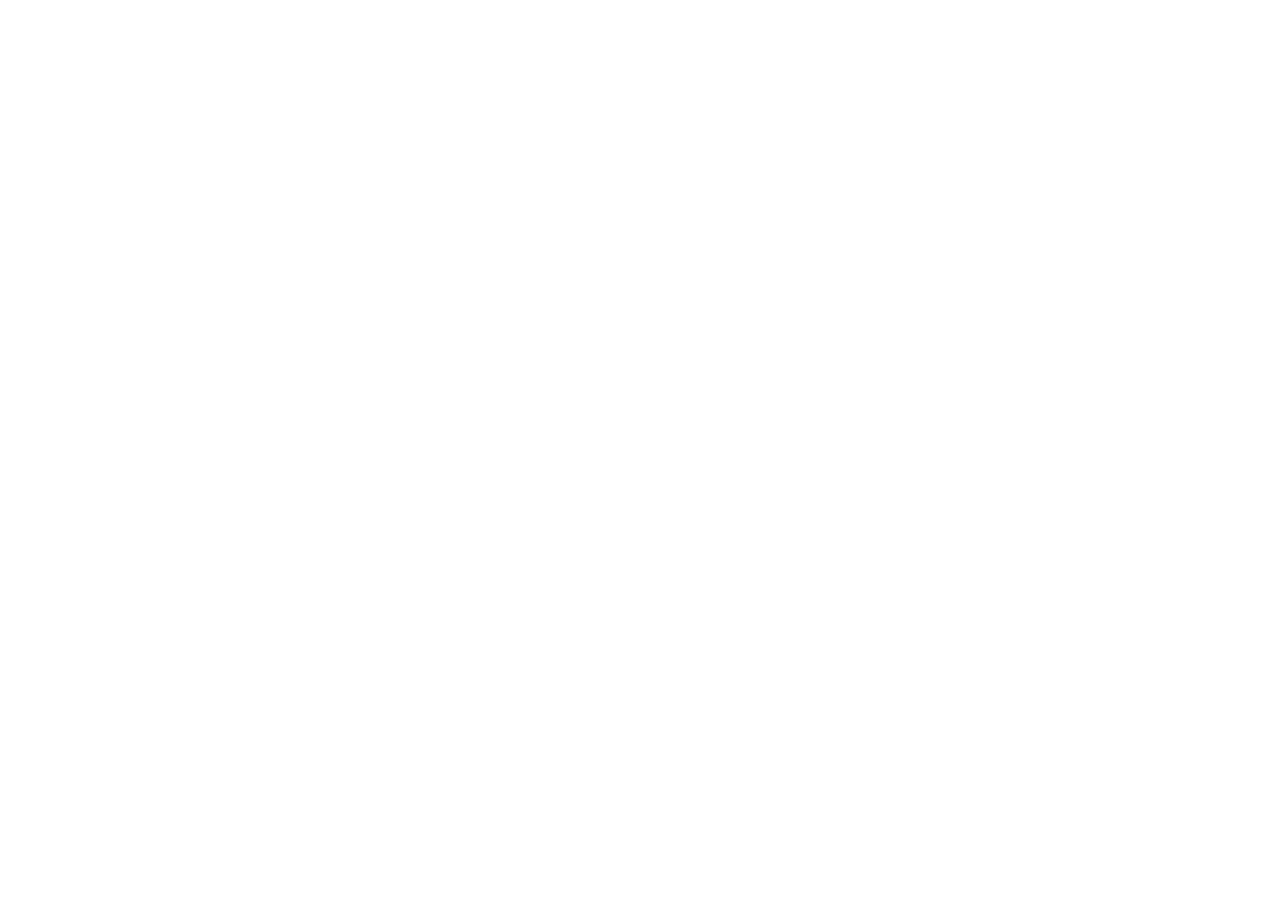
==== index.html @ 15790f58 "create project" ====
<!DOCTYPE html>
<html lang="en">
<head>
    <meta charset="UTF-8">
    <meta name="viewport" content="width=device-width, initial-scale=1.0">
    <title>Crappo</title>
    <link rel="preconnect" href="https://fonts.googleapis.com">
<link rel="preconnect" href="https://fonts.gstatic.com" crossorigin>
<link href="https://fonts.googleapis.com/css2?family=Open+Sans:ital,wght@0,400;0,500;1,300&family=Rubik:ital,wght@0,400;0,500;1,700&display=swap" rel="stylesheet">
    <link rel="preconnect" href="https://cdnjs.cloudflare.com/ajax/libs/normalize/8.0.1/normalize.min.css">
    <link rel="stylesheet" href="css/style.css">
</head>
<body>
    
</body>
</html>
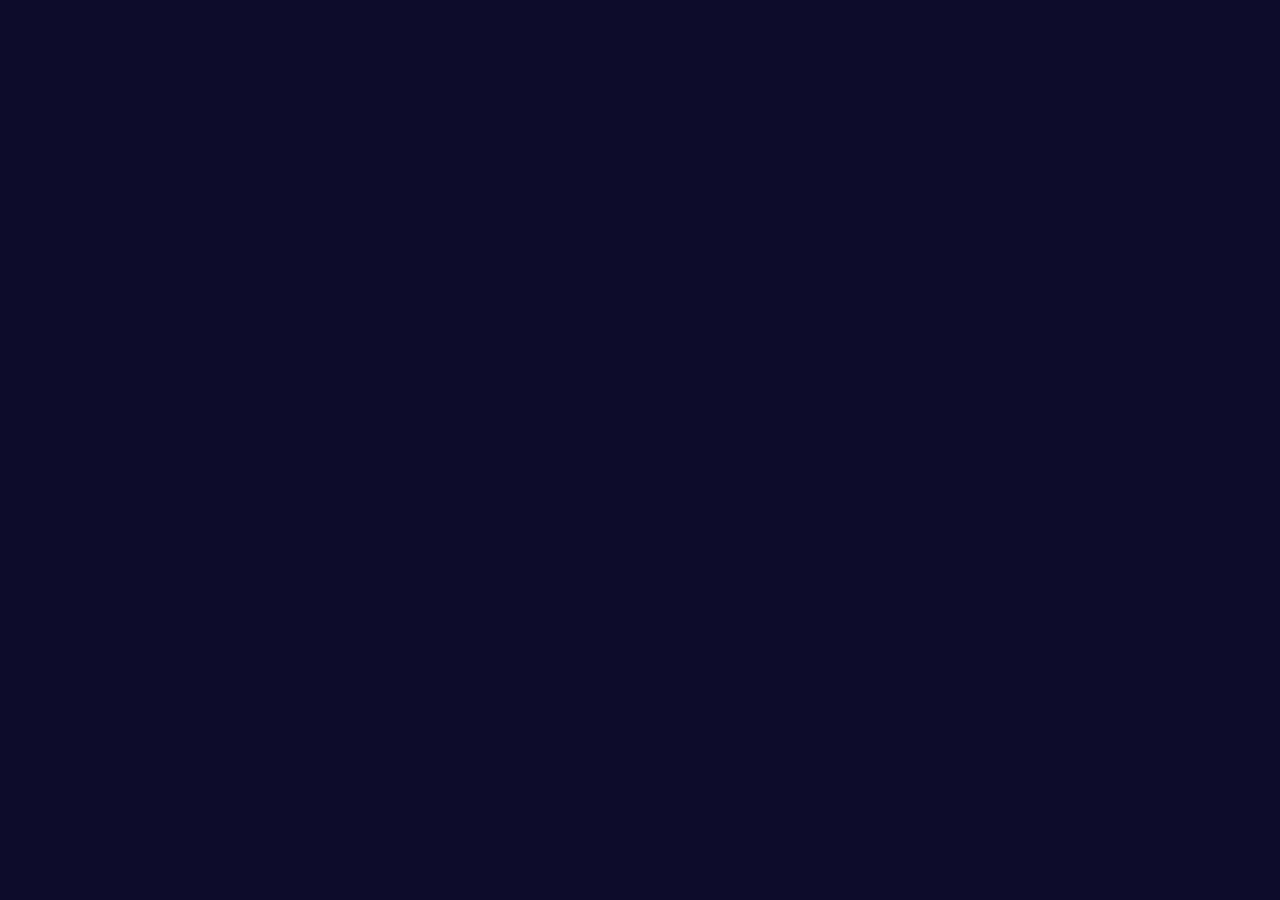
==== commit e2f2acf9: "ff" ====
--- a/index.html
+++ b/index.html
@@ -1,16 +1,16 @@
 <!DOCTYPE html>
 <html lang="en">
-<head>
-    <meta charset="UTF-8">
-    <meta name="viewport" content="width=device-width, initial-scale=1.0">
+  <head>
+    <meta charset="UTF-8" />
+    <meta name="viewport" content="width=device-width, initial-scale=1.0" />
     <title>Crappo</title>
-    <link rel="preconnect" href="https://fonts.googleapis.com">
-<link rel="preconnect" href="https://fonts.gstatic.com" crossorigin>
-<link href="https://fonts.googleapis.com/css2?family=Open+Sans:ital,wght@0,400;0,500;1,300&family=Rubik:ital,wght@0,400;0,500;1,700&display=swap" rel="stylesheet">
-    <link rel="preconnect" href="https://cdnjs.cloudflare.com/ajax/libs/normalize/8.0.1/normalize.min.css">
-    <link rel="stylesheet" href="css/style.css">
-</head>
-<body>
+    <link
+      rel="stylesheet"
+      href="https://cdnjs.cloudflare.com/ajax/libs/normalize/8.0.1/normalize.min.css"
+    />
+    <link rel="stylesheet" href="css/style.css" />
+  </head>
+  <body>
     
-</body>
-</html>+  </body>
+</html>
--- a/css/style.css
+++ b/css/style.css
@@ -0,0 +1,15 @@
+:root {
+  --dark: #0d0d2b;
+  --white: #fff;
+  --blue: #3671e9;
+  --purple: #2b076e;
+}
+
+body {
+  background-color: var(--dark);
+  color: var(--white);
+  font-size: 100px;
+  font-family: "Open Sans", sans-serif;
+  font-family: "Rubik", sans-serif;
+  font-weight: normal;
+}
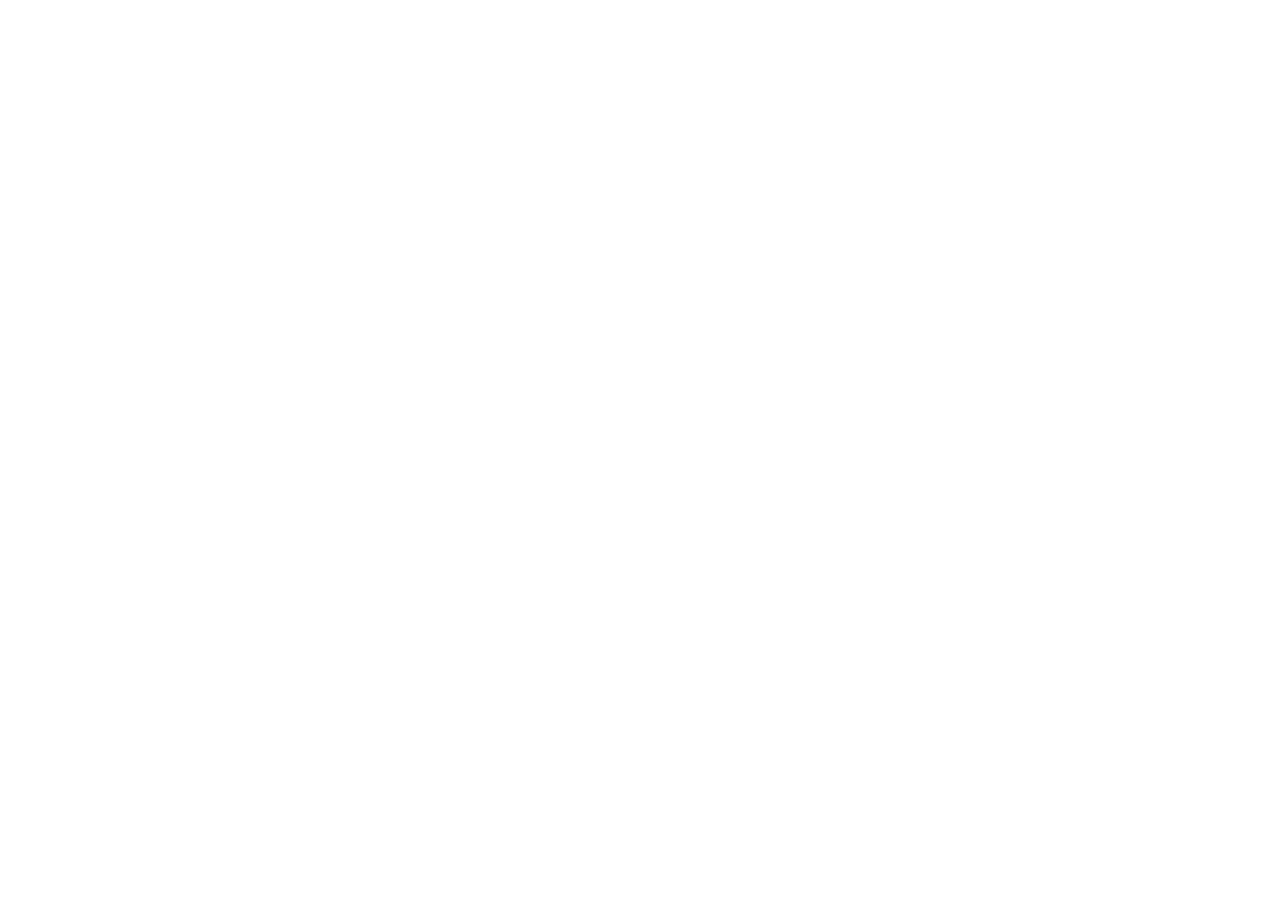
==== commit 95004c3a: "create prj" ====
--- a/index.html
+++ b/index.html
@@ -1,16 +1,17 @@
 <!DOCTYPE html>
 <html lang="en">
-  <head>
-    <meta charset="UTF-8" />
-    <meta name="viewport" content="width=device-width, initial-scale=1.0" />
-    <title>Crappo</title>
-    <link
-      rel="stylesheet"
-      href="https://cdnjs.cloudflare.com/ajax/libs/normalize/8.0.1/normalize.min.css"
-    />
-    <link rel="stylesheet" href="css/style.css" />
-  </head>
-  <body>
-    
-  </body>
-</html>
+<head>
+  <meta charset="UTF-8">
+  <meta name="viewport" content="width=device-width, initial-scale=1.0">
+  <meta http-equiv="X-UA-Compatible" content="ie=edge">
+  <title>Document</title>
+  <link rel="stylesheet" href="css/reset.css">
+  <link rel="stylesheet" href="css/style.css">
+</head>
+<body>
+  
+
+
+  <script src="js/main.js"></script>
+</body>
+</html>--- a/css/style.css
+++ b/css/style.css
@@ -1,15 +1,22 @@
-:root {
-  --dark: #0d0d2b;
-  --white: #fff;
-  --blue: #3671e9;
-  --purple: #2b076e;
+html{
+  box-sizing: border-box;
 }
 
-body {
-  background-color: var(--dark);
-  color: var(--white);
-  font-size: 100px;
-  font-family: "Open Sans", sans-serif;
-  font-family: "Rubik", sans-serif;
-  font-weight: normal;
+*,
+*::before,
+*::after{
+  box-sizing: inherit;
 }
+
+a{
+  color: inherit;
+  text-decoration: none;
+}
+
+li{
+  list-style: none;
+}
+
+img{
+  max-width: 100%;
+}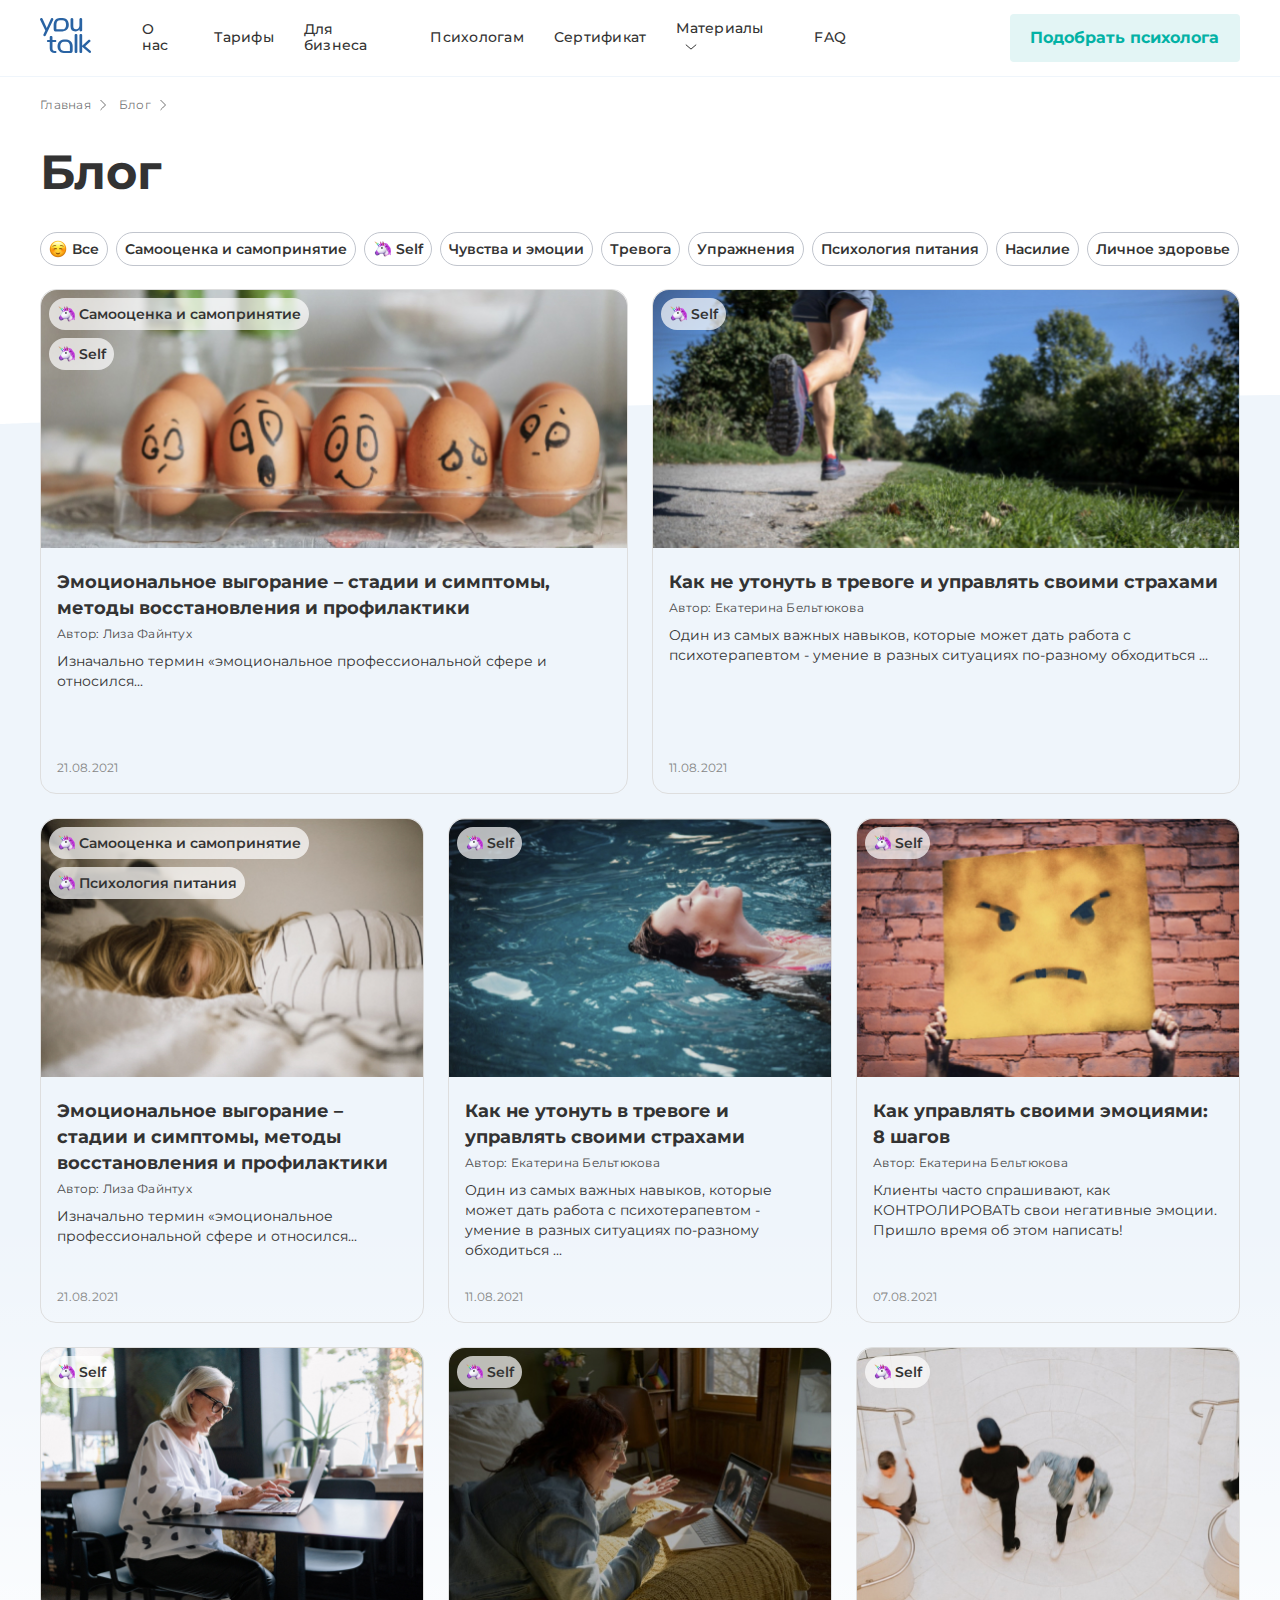
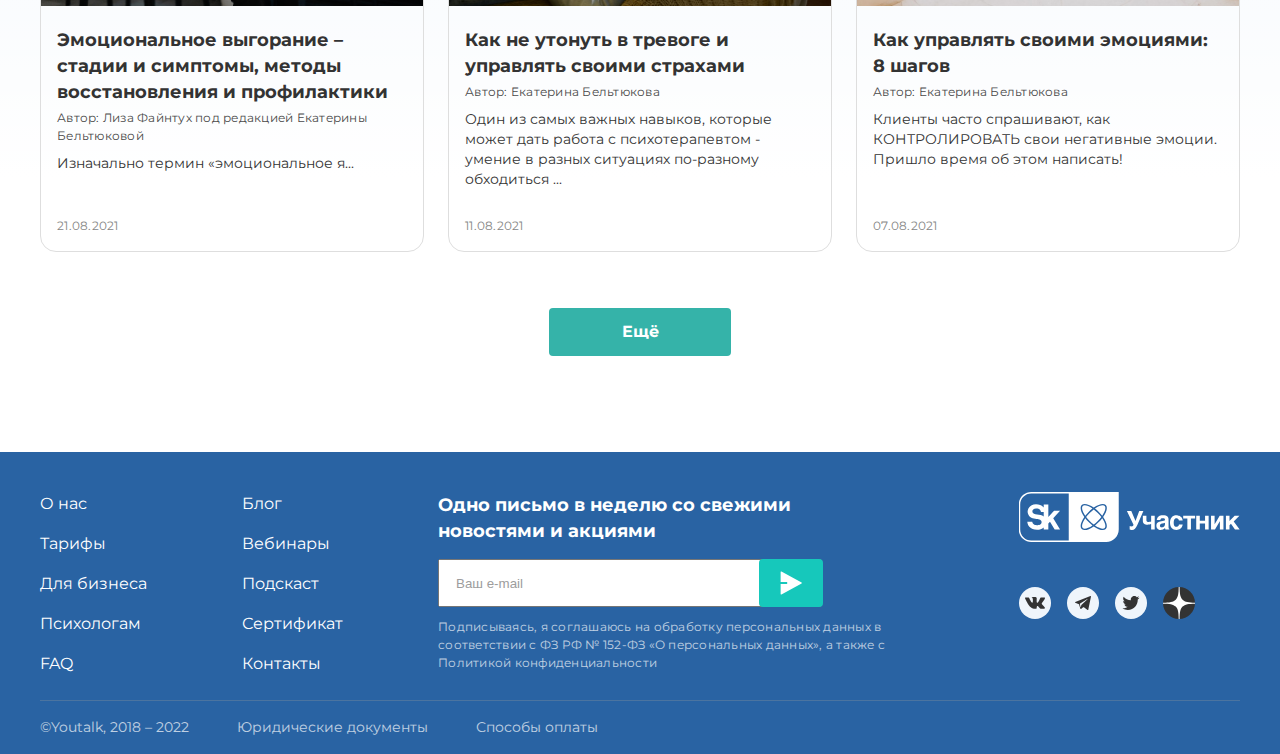
==== commit 2e3ec0dd: "fg" ====
--- a/index.html
+++ b/index.html
@@ -1,17 +1,405 @@
 <!DOCTYPE html>
-<html lang="en">
-<head>
-  <meta charset="UTF-8">
-  <meta name="viewport" content="width=device-width, initial-scale=1.0">
-  <meta http-equiv="X-UA-Compatible" content="ie=edge">
-  <title>Document</title>
-  <link rel="stylesheet" href="css/reset.css">
-  <link rel="stylesheet" href="css/style.css">
-</head>
-<body>
-  
-
-
-  <script src="js/main.js"></script>
-</body>
-</html>+<html lang="ru">
+  <head>
+    <meta charset="UTF-8" />
+    <meta name="viewport" content="width=device-width, initial-scale=1.0" />
+    <meta http-equiv="X-UA-Compatible" content="ie=edge" />
+    <title>Youtalk</title>
+    <link rel="preconnect" href="https://fonts.googleapis.com" />
+    <link rel="preconnect" href="https://fonts.gstatic.com" crossorigin />
+    <link
+      href="https://fonts.googleapis.com/css2?family=Montserrat:ital,wght@0,400;0,500;0,600;0,700;1,400&family=Open+Sans&display=swap"
+      rel="stylesheet"
+    />
+    <link rel="stylesheet" href="css/reset.css" />
+    <link rel="stylesheet" href="css/style.css" />
+  </head>
+  <body>
+    <div class="wrapper">
+      <header class="header">
+        <div class="container">
+          <div class="nav">
+            <a class="logo" href="#">
+              <img class="logo__img" src="images/logo.svg" alt="логотип" />
+            </a>
+            <ul class="menu">
+              <li class="menu__list">
+                <a class="menu__link" href="#">О нас</a>
+              </li>
+              <li class="menu__list">
+                <a class="menu__link" href="#">Тарифы</a>
+              </li>
+              <li class="menu__list">
+                <a class="menu__link" href="#">Для бизнеса</a>
+              </li>
+              <li class="menu__list">
+                <a class="menu__link" href="#">Психологам</a>
+              </li>
+              <li class="menu__list">
+                <a class="menu__link" href="#">Сертификат</a>
+              </li>
+              <li class="menu__list">
+                <a class="menu__link check-mark" href="#">Материалы</a>
+              </li>
+              <li class="menu__list">
+                <a class="menu__link" href="#">FAQ</a>
+              </li>
+            </ul>
+            <button class="header__button button">Подобрать психолога</button>
+          </div>
+        </div>
+      </header>
+      <main class="main">
+        <div class="container">
+          <ul class="bread-crumbs">
+            <li class="bread-crumbs_item"><a href="#">Главная</a></li>
+            <li class="bread-crumbs_item"><a href="blog.html">Блог</a></li>
+          </ul>
+          <section class="blog">
+            <h1 class="blog__title">Блог</h1>
+            <div class="blog__menu">
+              <ul class="blog__menu-list">
+                <li class="blog__menu-item">
+                  <a href="#" class="blog__menu-link"
+                    ><img src="images/smile.svg" alt="" /> Все</a
+                  >
+                </li>
+                <li class="blog__menu-item">
+                  <a href="#" class="blog__menu-link"
+                    >Самооценка и самопринятие</a
+                  >
+                </li>
+                <li class="blog__menu-item">
+                  <a href="#" class="blog__menu-link"
+                    ><img src="images/unicorn.svg" alt="unicorn" />Self</a
+                  >
+                </li>
+                <li class="blog__menu-item">
+                  <a href="#" class="blog__menu-link">Чувства и эмоции</a>
+                </li>
+                <li class="blog__menu-item">
+                  <a href="#" class="blog__menu-link">Тревога</a>
+                </li>
+                <li class="blog__menu-item">
+                  <a href="#" class="blog__menu-link">Упражнения</a>
+                </li>
+                <li class="blog__menu-item">
+                  <a href="#" class="blog__menu-link">Психология питания</a>
+                </li>
+                <li class="blog__menu-item">
+                  <a href="#" class="blog__menu-link">Насилие</a>
+                </li>
+                <li class="blog__menu-item">
+                  <a href="#" class="blog__menu-link">Личное здоровье</a>
+                </li>
+              </ul>
+            </div>
+            <div class="blog__articles">
+              <div class="blog__article">
+                <div class="blog__article-img">
+                  <img
+                    src="images/blog__article-img1.jpg"
+                    alt="картинка статьи"
+                  />
+                </div>
+                <div class="blog__article-info">
+                  <h2 class="blog__article-title">
+                    Эмоциональное выгорание – стадии и симптомы, методы
+                    восстановления и профилактики
+                  </h2>
+                  <p class="blog__article-author">Автор: Лиза Файнтух</p>
+                  <p class="blog__article-text">
+                    Изначально термин «эмоциональное профессиональной сфере и
+                    относился...
+                  </p>
+                  <time class="blog__article-time">21.08.2021</time>
+                </div>
+                <a href="#" class="blog__mark"
+                  ><img src="images/unicorn.svg" alt="unicorn" />Самооценка и
+                  самопринятие</a
+                >
+                <a href="#" class="blog__mark-2"
+                  ><img src="images/unicorn.svg" alt="unicorn" />Self</a
+                >
+              </div>
+
+              <div class="blog__article">
+                <div class="blog__article-img">
+                  <img
+                    src="images/blog__article-img2.jpg"
+                    alt="картинка статьи"
+                  />
+                </div>
+                <div class="blog__article-info">
+                  <h2 class="blog__article-title">
+                    Как не утонуть в тревоге и управлять своими страхами
+                  </h2>
+                  <p class="blog__article-author">
+                    Автор: Екатерина Бельтюкова
+                  </p>
+                  <p class="blog__article-text">
+                    Один из самых важных навыков, которые может дать работа с
+                    психотерапевтом - умение в разных ситуациях по-разному
+                    обходиться ...
+                  </p>
+                  <time class="blog__article-time">11.08.2021</time>
+                </div>
+                <a href="#" class="blog__mark"
+                  ><img src="images/unicorn.svg" alt="unicorn" />Self</a
+                >
+              </div>
+
+              <div class="blog__article">
+                <div class="blog__article-img">
+                  <img
+                    src="images/blog__article-img3.jpg"
+                    alt="картинка статьи"
+                  />
+                </div>
+                <div class="blog__article-info">
+                  <h2 class="blog__article-title">
+                    Эмоциональное выгорание – стадии и симптомы, методы
+                    восстановления и профилактики
+                  </h2>
+                  <p class="blog__article-author">Автор: Лиза Файнтух</p>
+                  <p class="blog__article-text">
+                    Изначально термин «эмоциональное профессиональной сфере и
+                    относился...
+                  </p>
+                  <time class="blog__article-time">21.08.2021</time>
+                </div>
+                <a href="#" class="blog__mark"
+                  ><img src="images/unicorn.svg" alt="unicorn" />Самооценка и
+                  самопринятие</a
+                >
+                <a href="#" class="blog__mark-2"
+                  ><img src="images/unicorn.svg" alt="unicorn" />Психология
+                  питания</a
+                >
+              </div>
+
+              <div class="blog__article">
+                <div class="blog__article-img">
+                  <img
+                    src="images/blog__article-img4.jpg"
+                    alt="картинка статьи"
+                  />
+                </div>
+                <div class="blog__article-info">
+                  <h2 class="blog__article-title">
+                    Как не утонуть в тревоге и управлять своими страхами
+                  </h2>
+                  <p class="blog__article-author">
+                    Автор: Екатерина Бельтюкова
+                  </p>
+                  <p class="blog__article-text">
+                    Один из самых важных навыков, которые может дать работа с
+                    психотерапевтом - умение в разных ситуациях по-разному
+                    обходиться ...
+                  </p>
+                  <time class="blog__article-time">11.08.2021</time>
+                </div>
+                <a href="#" class="blog__mark"
+                  ><img src="images/unicorn.svg" alt="unicorn" />Self</a
+                >
+              </div>
+
+              <div class="blog__article">
+                <div class="blog__article-img">
+                  <img
+                    src="images/blog__article-img5.jpg"
+                    alt="картинка статьи"
+                  />
+                </div>
+                <div class="blog__article-info">
+                  <h2 class="blog__article-title">
+                    Как управлять своими эмоциями: 8 шагов
+                  </h2>
+                  <p class="blog__article-author">
+                    Автор: Екатерина Бельтюкова
+                  </p>
+                  <p class="blog__article-text">
+                    Клиенты часто спрашивают, как КОНТРОЛИРОВАТЬ свои негативные
+                    эмоции. Пришло время об этом написать!
+                  </p>
+                  <time class="blog__article-time">07.08.2021</time>
+                </div>
+                <a href="#" class="blog__mark"
+                  ><img src="images/unicorn.svg" alt="unicorn" />Self</a
+                >
+              </div>
+
+              <div class="blog__article">
+                <div class="blog__article-img">
+                  <img
+                    src="images/blog__article-img6.jpg"
+                    alt="картинка статьи"
+                  />
+                </div>
+                <div class="blog__article-info">
+                  <h2 class="blog__article-title">
+                    Эмоциональное выгорание – стадии и симптомы, методы
+                    восстановления и профилактики
+                  </h2>
+                  <p class="blog__article-author">
+                    Автор: Лиза Файнтух под редакцией Екатерины Бельтюковой
+                  </p>
+                  <p class="blog__article-text">
+                    Изначально термин «эмоциональное я...
+                  </p>
+                  <time class="blog__article-time">21.08.2021</time>
+                </div>
+                <a href="#" class="blog__mark"
+                  ><img src="images/unicorn.svg" alt="unicorn" />Self</a
+                >
+              </div>
+
+              <div class="blog__article">
+                <div class="blog__article-img">
+                  <img
+                    src="images/blog__article-img7.jpg"
+                    alt="картинка статьи"
+                  />
+                </div>
+                <div class="blog__article-info">
+                  <h2 class="blog__article-title">
+                    Как не утонуть в тревоге и управлять своими страхами
+                  </h2>
+                  <p class="blog__article-author">
+                    Автор: Екатерина Бельтюкова
+                  </p>
+                  <p class="blog__article-text">
+                    Один из самых важных навыков, которые может дать работа с
+                    психотерапевтом - умение в разных ситуациях по-разному
+                    обходиться ...
+                  </p>
+                  <time class="blog__article-time">11.08.2021</time>
+                </div>
+                <a href="#" class="blog__mark"
+                  ><img src="images/unicorn.svg" alt="unicorn" />Self</a
+                >
+              </div>
+
+              <div class="blog__article">
+                <div class="blog__article-img">
+                  <img
+                    src="images/blog__article-img8.jpg"
+                    alt="картинка статьи"
+                  />
+                </div>
+                <div class="blog__article-info">
+                  <h2 class="blog__article-title">
+                    Как управлять своими эмоциями: 8 шагов
+                  </h2>
+                  <p class="blog__article-author">
+                    Автор: Екатерина Бельтюкова
+                  </p>
+                  <p class="blog__article-text">
+                    Клиенты часто спрашивают, как КОНТРОЛИРОВАТЬ свои негативные
+                    эмоции. Пришло время об этом написать!
+                  </p>
+                  <time class="blog__article-time">07.08.2021</time>
+                </div>
+                <a href="#" class="blog__mark"
+                  ><img src="images/unicorn.svg" alt="unicorn" />Self</a
+                >
+              </div>
+            </div>
+            <button class="button blog__button">Ещё</button>
+          </section>
+        </div>
+      </main>
+      <footer class="footer">
+        <div class="container">
+          <div class="footer__inner">
+            <div class="footer__top">
+              <ul class="footer__list-about">
+                <li><a href="#"></a>О нас</li>
+                <li><a href="#"></a>Тарифы</li>
+                <li><a href="#"></a>Для бизнеса</li>
+                <li><a href="#"></a>Психологам</li>
+                <li><a href="#"></a>FAQ</li>
+              </ul>
+
+              <ul class="footer__list-about">
+                <li><a href="#"></a>Блог</li>
+                <li><a href="#"></a>Вебинары</li>
+                <li><a href="#"></a>Подскаст</li>
+                <li><a href="#"></a>Сертификат</li>
+                <li><a href="#"></a>Контакты</li>
+              </ul>
+
+              <form action="#" class="form">
+                <h2 class="form__title">
+                  Одно письмо в неделю со свежими новостями и акциями
+                </h2>
+
+                <div class="form-group">
+                  <input
+                    type="text"
+                    class="form__input"
+                    placeholder="Ваш e-mail"
+                  />
+
+                  <button class="form__button">
+                    <img src="/images/form-letter.svg" alt="письмо" />
+                  </button>
+                </div>
+                <p class="form__text">
+                  Подписываясь, я соглашаюсь на обработку персональных данных в
+                  соответствии с ФЗ РФ № 152-ФЗ «О персональных данных», а также
+                  с Политикой конфиденциальности
+                </p>
+              </form>
+              <div class="social">
+                <div class="member-logo">
+                  <img src="/images/member.svg" alt="участник" />
+                </div>
+                <ul class="social-list">
+                  <li class="social-item social-item1">
+                    <a href="#" class="social-link"
+                      ><img src="/images/vk.svg" alt="Вконтакте"
+                    /></a>
+                  </li>
+                  <li class="social-item social-item2">
+                    <a href="#" class="social-link"
+                      ><img src="/images/tg.svg" alt="Телеграм"
+                    /></a>
+                  </li>
+                  <li class="social-item social-item3">
+                    <a href="#" class="social-link"
+                      ><img src="/images/x.svg" alt="Сеть Х"
+                    /></a>
+                  </li>
+                  <li class="social-item social-item4">
+                    <a href="#" class="social-link"
+                      ><img src="/images/dzen.svg" alt="Дзен"
+                    /></a>
+                  </li>
+                </ul>
+              </div>
+            </div>
+
+            <div class="footer__bottom">
+              <ul class="footer__info">
+                <li class="footer__info-item">
+                  <a href="#" class="footer__info-link"
+                    >©Youtalk, 2018 – 2022</a
+                  >
+                </li>
+                <li class="footer__info-item">
+                  <a href="#" class="footer__info-link"
+                    >Юридические документы</a
+                  >
+                </li>
+                <li class="footer__info-item">
+                  <a href="#" class="footer__info-link">Способы оплаты</a>
+                </li>
+              </ul>
+            </div>
+          </div>
+        </div>
+      </footer>
+    </div>
+  </body>
+</html>
--- a/css/style.css
+++ b/css/style.css
@@ -1,22 +1,410 @@
-html{
+:root {
+  --button-green: #35b3a9;
+  --color-mainText: #333;
+  --footer-bg: #2963a3;
+}
+
+html {
   box-sizing: border-box;
+  height: 100%;
 }
 
 *,
 *::before,
-*::after{
+*::after {
   box-sizing: inherit;
 }
 
-a{
+a {
   color: inherit;
   text-decoration: none;
 }
 
-li{
+li {
   list-style: none;
 }
 
-img{
+img {
   max-width: 100%;
-}+}
+
+body {
+  height: 100%;
+  font-family: "Montserrat", sans-serif;
+  /* font-family: 'Open Sans', sans-serif; */
+  font-size: 14px;
+  font-style: normal;
+  font-weight: 400;
+  line-height: 20px;
+  color: var(--color-mainText);
+}
+
+button {
+  border: none;
+  outline: none;
+  background-color: transparent;
+  padding: 0;
+  font: inherit;
+  color: inherit;
+}
+
+input:focus {
+  outline: none;
+}
+
+.wrapper {
+  min-height: 100%;
+  display: flex;
+  flex-direction: column;
+}
+
+.container {
+  max-width: 1220px;
+  padding: 0 10px;
+  margin: 0 auto;
+}
+
+.button {
+  display: inline-flex;
+  font-size: 16px;
+  font-weight: 700;
+  line-height: normal;
+  line-height: 24px;
+  border-radius: 4px;
+  background: var(--button-green);
+  padding: 12px 16px;
+  width: 234px;
+  height: 48px;
+  color: #fff;
+  text-align: center;
+  cursor: pointer;
+}
+
+.header {
+  border-bottom: 1px solid #eff5fb;
+}
+
+.nav {
+  display: flex;
+  height: 76px;
+  padding: 30px 0;
+  align-items: center;
+}
+
+.menu {
+  display: flex;
+  column-gap: 30px;
+  align-items: center;
+  margin-right: 164px;
+  margin-left: 51px;
+}
+
+.menu__list {
+  font-size: 14px;
+  font-weight: 500;
+  line-height: 114%;
+  letter-spacing: 0.25px;
+}
+
+.menu__link {
+  transition: all 0.2s;
+}
+
+.menu__link:hover {
+  color: var(--button-green);
+}
+
+.check-mark::after {
+  content: url(../images/check-mark.svg);
+  position: relative;
+  padding-left: 8px;
+  top: 3px;
+  right: 0;
+}
+
+.header__button {
+  max-width: 230px;
+  padding: 14px 20px;
+  align-items: center;
+  background-color: #e3f5f5;
+  color: #03b2a5;
+  transition: all 0.3s;
+}
+
+.header__button:hover {
+  box-shadow: 5px 3px 27px rgba(151, 189, 189, 0.4);
+}
+
+.bread-crumbs {
+  display: flex;
+  align-items: center;
+}
+
+.bread-crumbs_item {
+  color: rgba(51, 51, 51, 0.7);
+  font-size: 12px;
+  line-height: 18px;
+  letter-spacing: 0.25px;
+}
+
+.bread-crumbs_item:first-child::after,
+.bread-crumbs_item:nth-child(2)::after
+ {
+  content: url(../images/Arrow.svg);
+  position: relative;
+  margin: 0 8px 0 4px;
+  top: 4px;
+  right: 0;
+}
+
+.main {
+  background-image: url(../images/bg-main.svg);
+  background-repeat: no-repeat;
+  background-position: 0px 314px;
+  background-size: cover;
+  height: 100%;
+  background-color: #fff;
+  flex: 1 1 auto;
+  padding-top: 16px;
+}
+
+.blog {
+  margin-top: 30px;
+}
+
+.blog__title {
+  margin-bottom: 32px;
+  font-size: 48px;
+  font-weight: 700;
+  line-height: 56px;
+}
+
+.blog__menu {
+  padding-bottom: 23px;
+}
+
+.blog__menu-list {
+  display: flex;
+  gap: 0 8px;
+}
+
+.blog__menu-item {
+  border-radius: 24px;
+  border: 1px solid #c1c5cd;
+  padding: 6px 8px;
+  font-weight: 600;
+  transition: 0.3s;
+}
+
+.blog__menu-item:focus-within {
+  border-radius: 24px;
+  outline: 2px solid #16c8bb;
+  background: #f9fdfd;
+}
+
+.blog__menu-link {
+  display: flex;
+  align-items: center;
+  column-gap: 5px;
+}
+
+.blog__articles {
+  display: grid;
+  grid-template: repeat(3, 1fr) / repeat(6, 1fr);
+  gap: 24px;
+}
+.blog__article:first-child,
+.blog__article:nth-child(2) {
+  grid-column: span 3;
+}
+
+.blog__article {
+  display: flex;
+  flex-direction: column;
+  grid-column: span 2;
+  border: 1px solid #dedede;
+  border-radius: 16px;
+  position: relative;
+}
+
+.blog__article-img img {
+  object-fit: cover;
+  border-radius: 16px 16px 0 0;
+  cursor: pointer;
+}
+
+.blog__mark,
+.blog__mark-2 {
+  display: flex;
+  column-gap: 4px;
+  align-items: center;
+  border-radius: 24px;
+  background-color: rgba(255, 255, 255, 0.7);
+  padding: 6px 8px;
+  margin: 8px;
+  font-weight: 600;
+  position: absolute;
+}
+
+.blog__mark-2 {
+  margin-top: 48px;
+}
+
+.blog__article-info {
+  display: flex;
+  flex-direction: column;
+  justify-content: space-between;
+  align-items: flex-start;
+  min-height: 240px;
+  padding: 16px;
+}
+
+.blog__article-title {
+  font-size: 18px;
+  font-weight: 700;
+  line-height: 26px;
+  margin-bottom: 4px;
+}
+
+.blog__article-author {
+  color: #494949;
+  font-size: 12px;
+  line-height: 18px;
+  letter-spacing: 0.25px;
+  margin-bottom: 8px;
+}
+
+.blog__article-time {
+  margin-top: auto;
+  color: #868686;
+  font-size: 12px;
+  line-height: 18px;
+  letter-spacing: 0.25px;
+}
+
+.blog__button {
+  display: flex;
+  margin: 56px auto 96px;
+  max-width: 182px;
+  justify-content: center;
+  align-items: center;
+  transition: all 0.2s;
+}
+
+.blog__button:hover {
+  box-shadow: 5px 3px 27px rgba(151, 189, 189, 0.4);
+}
+
+.footer {
+  background-color: var(--footer-bg);
+}
+
+.footer__inner {
+  color: #fff;
+  margin: 40px 0 0;
+}
+
+.footer__top {
+  display: flex;
+  justify-content: space-between;
+  margin-bottom: 24px;
+}
+
+.footer__list-about {
+  font-size: 16px;
+  line-height: 24px;
+}
+
+.footer__list-about li + li {
+  padding-top: 16px;
+}
+
+.form {
+  display: grid;
+  max-width: 486px;
+}
+
+.form__title {
+  font-size: 18px;
+  font-weight: 700;
+  line-height: 26px;
+  margin-bottom: 8px;
+}
+
+.form-group {
+  display: flex;
+  align-items: center;
+  position: relative;
+  margin-bottom: 8px;
+}
+
+.form__input {
+  padding: 14px 52px 14px 16px;
+  height: 48px;
+}
+
+.form__title,
+.form__input {
+  width: 384px;
+}
+
+.form__input::placeholder {
+  color: #9d9d9d;
+}
+
+.form__button {
+  display: flex;
+  max-width: 64px;
+  max-height: 48px;
+  padding: 14px 20px;
+  align-items: center;
+  justify-content: center;
+  background-color: #16c8bb;
+  border-radius: 4px;
+  position: absolute;
+  right: 101px;
+  cursor: pointer;
+}
+
+.form__button img {
+  width: 24px;
+  height: 24px;
+}
+
+.form__text {
+  font-size: 12px;
+  opacity: 0.7;
+  line-height: 18px;
+  letter-spacing: 0.25px;
+}
+
+.member-logo {
+  margin-bottom: 40px;
+}
+
+.social-list {
+  display: flex;
+  gap: 16px;
+  align-items: center;
+}
+
+.social-item img {
+  max-width: none;
+}
+
+.footer__bottom {
+  border-top: 1px solid rgba(157, 157, 157, 0.3);
+}
+.footer__info {
+  display: flex;
+  gap: 48px;
+  opacity: 0.7;
+  padding: 16px 0 17px;
+}
+
+.article-main{
+  height: 100%;
+  flex: 1 1 auto;
+}
+
+
